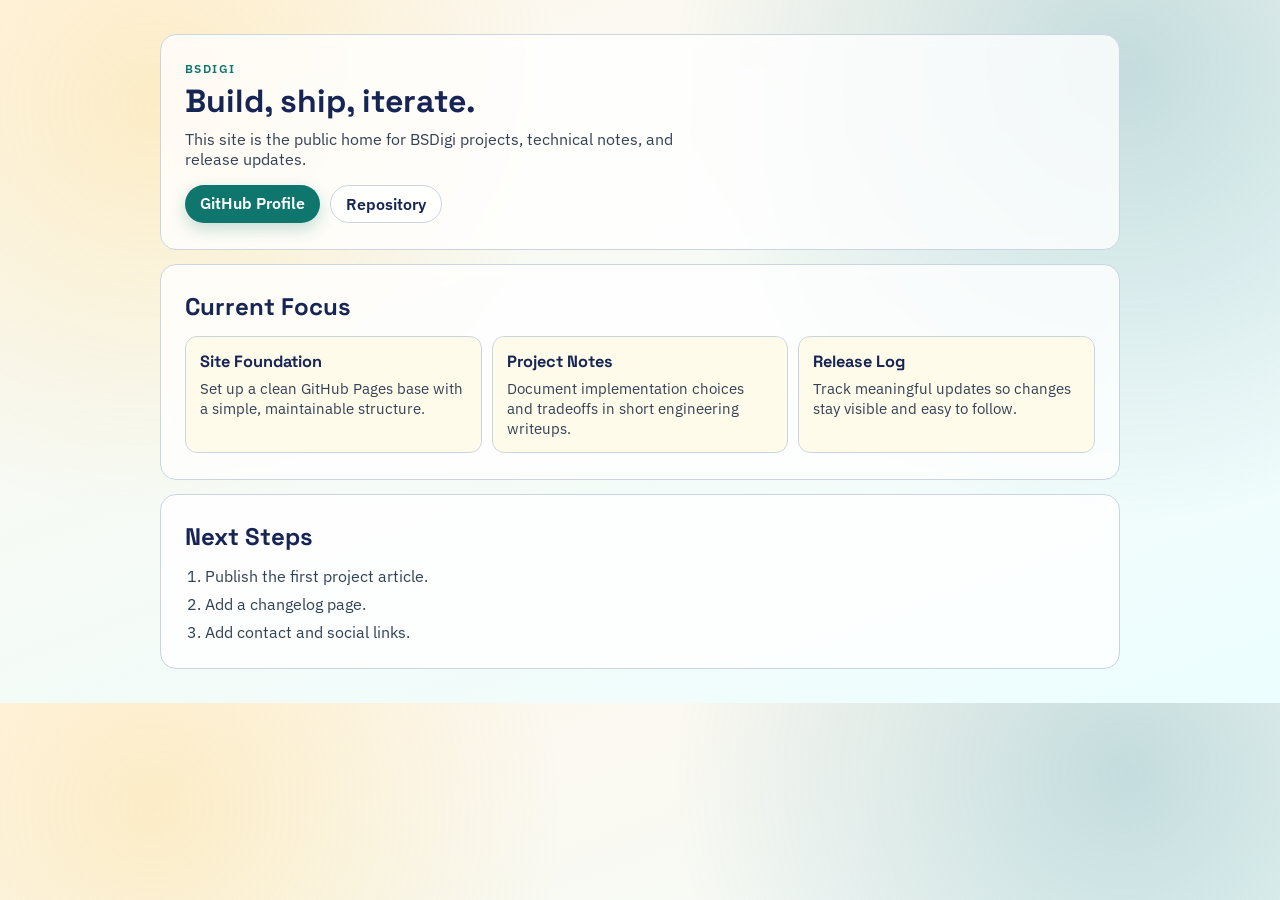
==== index.html @ 76d81c16 "Switch GitHub Pages site to plain static HTML" ====
<!doctype html>
<html lang="en">
  <head>
    <meta charset="utf-8">
    <meta name="viewport" content="width=device-width, initial-scale=1">
    <title>BSDigi</title>
    <meta name="description" content="Digital experiments, notes, and project updates.">
    <link rel="preconnect" href="https://fonts.googleapis.com">
    <link rel="preconnect" href="https://fonts.gstatic.com" crossorigin>
    <link
      href="https://fonts.googleapis.com/css2?family=IBM+Plex+Sans:wght@400;500;600&family=Space+Grotesk:wght@500;700&display=swap"
      rel="stylesheet"
    >
    <link rel="stylesheet" href="assets/css/style.css">
  </head>
  <body>
    <main class="page">
      <section class="panel hero">
        <p class="eyebrow">BSDigi</p>
        <h1>Build, ship, iterate.</h1>
        <p class="lead">
          This site is the public home for BSDigi projects, technical notes, and release updates.
        </p>
        <div class="actions">
          <a class="btn primary" href="https://github.com/bsdigis">GitHub Profile</a>
          <a class="btn secondary" href="https://github.com/bsdigis/bsdigi.github.io">Repository</a>
        </div>
      </section>

      <section class="panel">
        <h2>Current Focus</h2>
        <div class="grid">
          <article class="card">
            <h3>Site Foundation</h3>
            <p>Set up a clean GitHub Pages base with a simple, maintainable structure.</p>
          </article>
          <article class="card">
            <h3>Project Notes</h3>
            <p>Document implementation choices and tradeoffs in short engineering writeups.</p>
          </article>
          <article class="card">
            <h3>Release Log</h3>
            <p>Track meaningful updates so changes stay visible and easy to follow.</p>
          </article>
        </div>
      </section>

      <section class="panel">
        <h2>Next Steps</h2>
        <ol>
          <li>Publish the first project article.</li>
          <li>Add a changelog page.</li>
          <li>Add contact and social links.</li>
        </ol>
      </section>
    </main>
  </body>
</html>
---- assets/css/style.css ----
:root {
  --bg-top: #fff7ed;
  --bg-bottom: #ecfeff;
  --ink: #172554;
  --muted: #334155;
  --surface: #fffbeb;
  --line: #cbd5e1;
  --accent: #0f766e;
  --accent-ink: #ffffff;
}

* {
  box-sizing: border-box;
}

body {
  margin: 0;
  font-family: "IBM Plex Sans", Arial, sans-serif;
  color: var(--ink);
  background:
    radial-gradient(circle at 12% 15%, rgba(251, 191, 36, 0.2), transparent 32%),
    radial-gradient(circle at 88% 10%, rgba(14, 116, 144, 0.22), transparent 35%),
    linear-gradient(160deg, var(--bg-top), var(--bg-bottom));
}

.page {
  width: min(960px, 92vw);
  margin: 34px auto;
  display: grid;
  gap: 14px;
}

.panel {
  background: rgba(255, 255, 255, 0.78);
  border: 1px solid var(--line);
  border-radius: 16px;
  padding: 26px 24px;
  backdrop-filter: blur(6px);
}

h1, h2, h3 {
  font-family: "Space Grotesk", "IBM Plex Sans", Arial, sans-serif;
  color: var(--ink);
}

h1 {
  margin: 0 0 10px;
  line-height: 1.08;
  font-size: 2rem;
}

h2 {
  margin: 0 0 14px;
}

h3 {
  margin: 0 0 6px;
  font-size: 1.02rem;
}

p {
  margin: 0;
}

.eyebrow {
  margin: 0 0 8px;
  text-transform: uppercase;
  letter-spacing: 0.12em;
  font-size: 0.74rem;
  font-weight: 600;
  color: #0f766e;
}

.lead {
  margin: 0 0 16px;
  color: var(--muted);
  max-width: 54ch;
}

.actions {
  display: flex;
  gap: 10px;
  flex-wrap: wrap;
}

.btn {
  display: inline-block;
  border-radius: 999px;
  font-weight: 600;
  text-decoration: none;
  padding: 8px 15px;
  transition: transform 160ms ease, box-shadow 160ms ease;
}

.btn:hover {
  transform: translateY(-1px);
}

.btn.primary {
  background: var(--accent);
  color: var(--accent-ink);
  box-shadow: 0 6px 16px rgba(15, 118, 110, 0.24);
}

.btn.secondary {
  border: 1px solid var(--line);
  color: var(--ink);
  background: #ffffffcc;
}

.grid {
  display: grid;
  grid-template-columns: repeat(auto-fit, minmax(180px, 1fr));
  gap: 10px;
}

.card {
  border: 1px solid var(--line);
  border-radius: 12px;
  padding: 14px;
  background: var(--surface);
}

.card p {
  color: var(--muted);
  font-size: 0.95rem;
}

ol {
  margin: 0;
  padding-left: 20px;
  color: var(--muted);
}

li + li {
  margin-top: 8px;
}

@media (max-width: 720px) {
  .page {
    margin: 18px auto;
  }

  .panel {
    padding: 20px 16px;
  }

  h1 {
    font-size: 1.62rem;
  }
}
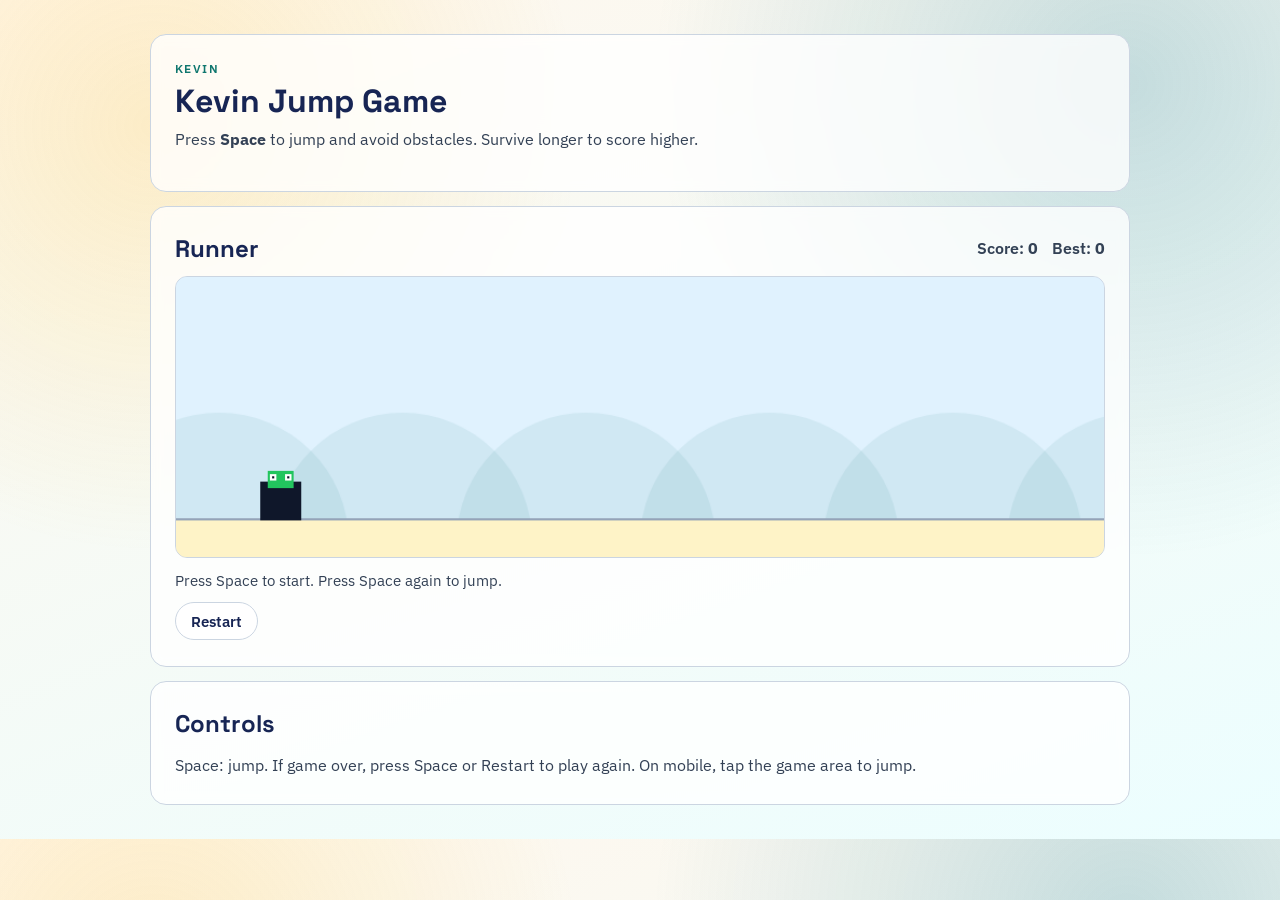
==== commit fd20578c: "Rename site to Kevin and add space-jump runner game" ====
--- a/index.html
+++ b/index.html
@@ -3,8 +3,8 @@
   <head>
     <meta charset="utf-8">
     <meta name="viewport" content="width=device-width, initial-scale=1">
-    <title>BSDigi</title>
-    <meta name="description" content="Digital experiments, notes, and project updates.">
+    <title>Kevin Jump Game</title>
+    <meta name="description" content="Kevin's mini browser game. Press Space to jump over obstacles.">
     <link rel="preconnect" href="https://fonts.googleapis.com">
     <link rel="preconnect" href="https://fonts.gstatic.com" crossorigin>
     <link
@@ -16,43 +16,36 @@
   <body>
     <main class="page">
       <section class="panel hero">
-        <p class="eyebrow">BSDigi</p>
-        <h1>Build, ship, iterate.</h1>
+        <p class="eyebrow">Kevin</p>
+        <h1>Kevin Jump Game</h1>
         <p class="lead">
-          This site is the public home for BSDigi projects, technical notes, and release updates.
+          Press <strong>Space</strong> to jump and avoid obstacles. Survive longer to score higher.
         </p>
+      </section>
+
+      <section class="panel game-panel">
+        <div class="game-header">
+          <h2>Runner</h2>
+          <div class="scoreboard">
+            <span>Score: <strong id="score">0</strong></span>
+            <span>Best: <strong id="best-score">0</strong></span>
+          </div>
+        </div>
+        <canvas id="game-canvas" width="860" height="260" aria-label="Kevin jump game area"></canvas>
+        <p id="game-message" class="game-message">Press Space to start. Press Space again to jump.</p>
         <div class="actions">
-          <a class="btn primary" href="https://github.com/bsdigis">GitHub Profile</a>
-          <a class="btn secondary" href="https://github.com/bsdigis/bsdigi.github.io">Repository</a>
+          <button id="restart-btn" class="btn secondary" type="button">Restart</button>
         </div>
       </section>
 
       <section class="panel">
-        <h2>Current Focus</h2>
-        <div class="grid">
-          <article class="card">
-            <h3>Site Foundation</h3>
-            <p>Set up a clean GitHub Pages base with a simple, maintainable structure.</p>
-          </article>
-          <article class="card">
-            <h3>Project Notes</h3>
-            <p>Document implementation choices and tradeoffs in short engineering writeups.</p>
-          </article>
-          <article class="card">
-            <h3>Release Log</h3>
-            <p>Track meaningful updates so changes stay visible and easy to follow.</p>
-          </article>
-        </div>
-      </section>
-
-      <section class="panel">
-        <h2>Next Steps</h2>
-        <ol>
-          <li>Publish the first project article.</li>
-          <li>Add a changelog page.</li>
-          <li>Add contact and social links.</li>
-        </ol>
+        <h2>Controls</h2>
+        <p class="control-hint">
+          Space: jump. If game over, press Space or Restart to play again.
+          On mobile, tap the game area to jump.
+        </p>
       </section>
     </main>
+    <script src="assets/js/game.js"></script>
   </body>
 </html>
--- a/assets/css/style.css
+++ b/assets/css/style.css
@@ -24,7 +24,7 @@
 }
 
 .page {
-  width: min(960px, 92vw);
+  width: min(980px, 92vw);
   margin: 34px auto;
   display: grid;
   gap: 14px;
@@ -51,11 +51,6 @@
 
 h2 {
   margin: 0 0 14px;
-}
-
-h3 {
-  margin: 0 0 6px;
-  font-size: 1.02rem;
 }
 
 p {
@@ -74,7 +69,7 @@
 .lead {
   margin: 0 0 16px;
   color: var(--muted);
-  max-width: 54ch;
+  max-width: 62ch;
 }
 
 .actions {
@@ -88,8 +83,12 @@
   border-radius: 999px;
   font-weight: 600;
   text-decoration: none;
+  border: 0;
+  cursor: pointer;
   padding: 8px 15px;
   transition: transform 160ms ease, box-shadow 160ms ease;
+  font-family: "IBM Plex Sans", Arial, sans-serif;
+  font-size: 0.95rem;
 }
 
 .btn:hover {
@@ -108,6 +107,54 @@
   background: #ffffffcc;
 }
 
+.game-panel {
+  display: grid;
+  gap: 12px;
+}
+
+.game-header {
+  display: flex;
+  align-items: center;
+  justify-content: space-between;
+  gap: 10px;
+  flex-wrap: wrap;
+}
+
+.game-header h2 {
+  margin-bottom: 0;
+}
+
+.scoreboard {
+  display: flex;
+  gap: 14px;
+  color: var(--muted);
+  font-weight: 600;
+}
+
+#game-canvas {
+  width: 100%;
+  height: auto;
+  display: block;
+  border: 1px solid var(--line);
+  border-radius: 12px;
+  background: linear-gradient(180deg, #dbeafe 0%, #ecfeff 65%, #fef3c7 100%);
+  touch-action: manipulation;
+}
+
+.game-message {
+  color: var(--muted);
+  font-size: 0.95rem;
+}
+
+.control-hint {
+  color: var(--muted);
+  line-height: 1.55;
+}
+
+.hidden {
+  display: none;
+}
+
 .grid {
   display: grid;
   grid-template-columns: repeat(auto-fit, minmax(180px, 1fr));
@@ -148,4 +195,9 @@
   h1 {
     font-size: 1.62rem;
   }
-}
+
+  .scoreboard {
+    width: 100%;
+    justify-content: space-between;
+  }
+}
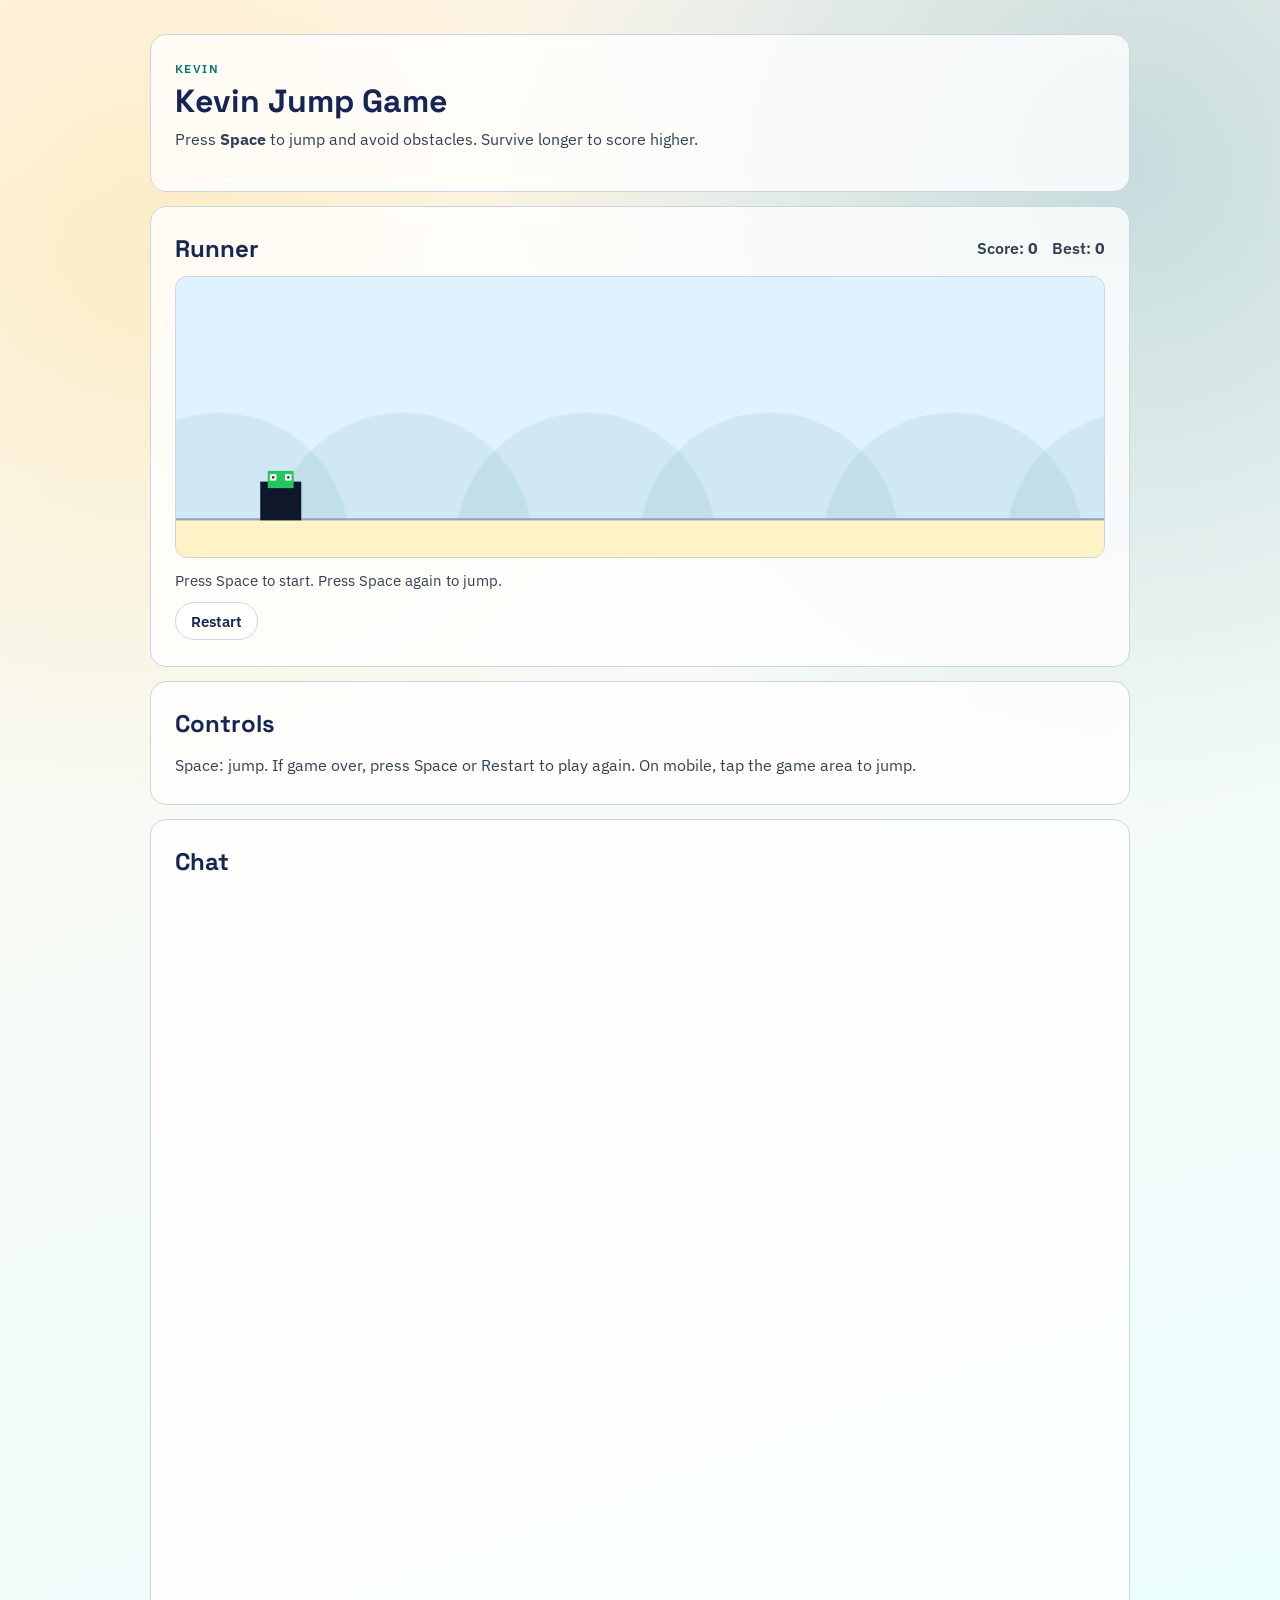
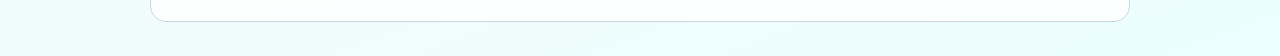
==== commit 7bf798fe: "Add chatbot iframe section to main page" ====
--- a/index.html
+++ b/index.html
@@ -45,6 +45,16 @@
           On mobile, tap the game area to jump.
         </p>
       </section>
+
+      <section class="panel">
+        <h2>Chat</h2>
+        <iframe
+          src="https://udify.app/chatbot/7CGqH7T8PcWYljA3"
+          style="width: 100%; height: 100%; min-height: 700px"
+          frameborder="0"
+          allow="microphone">
+        </iframe>
+      </section>
     </main>
     <script src="assets/js/game.js"></script>
   </body>
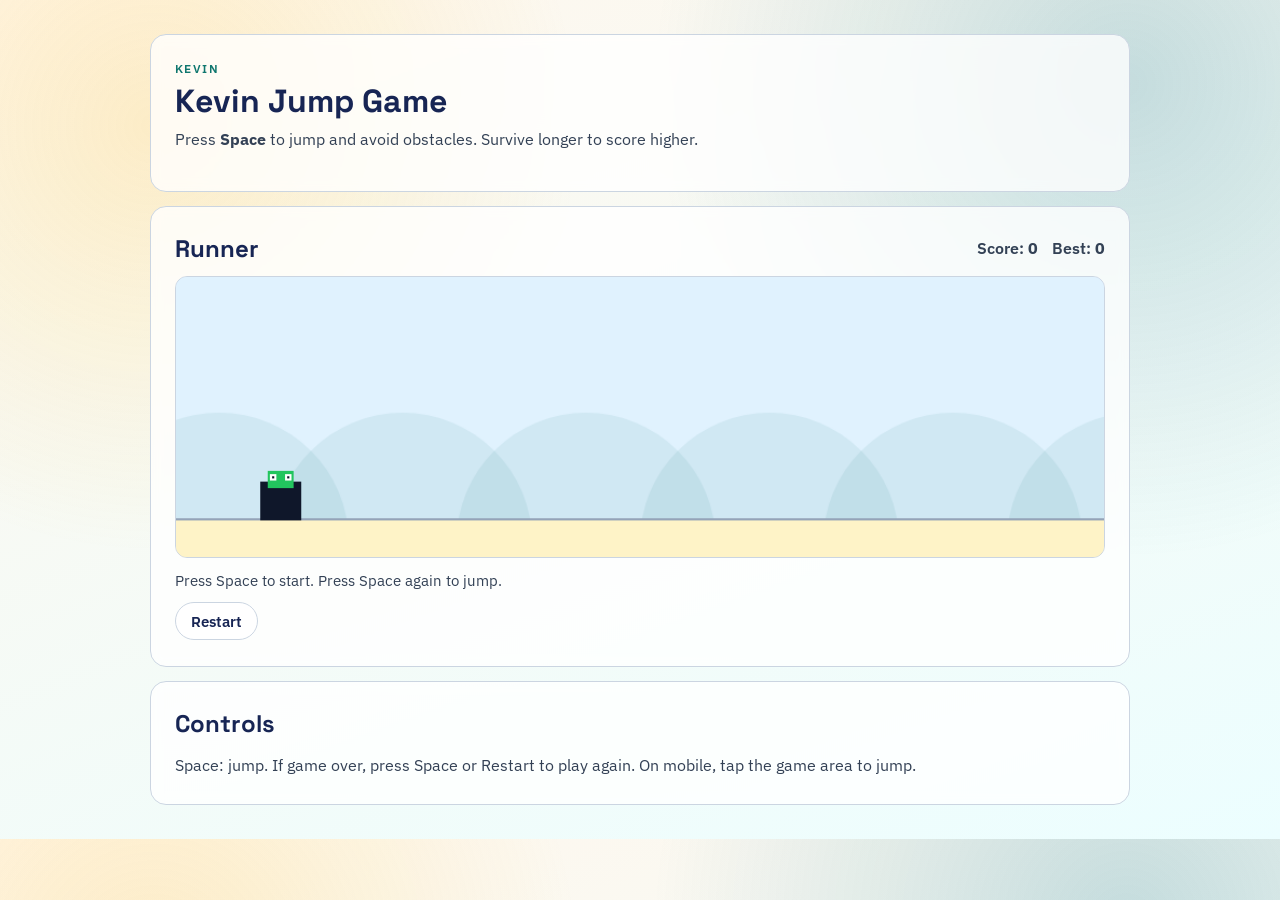
==== commit 626d5b61: "Replace iframe with floating chatbot bubble button" ====
--- a/index.html
+++ b/index.html
@@ -46,16 +46,11 @@
         </p>
       </section>
 
-      <section class="panel">
-        <h2>Chat</h2>
-        <iframe
-          src="https://udify.app/chatbot/7CGqH7T8PcWYljA3"
-          style="width: 100%; height: 100%; min-height: 700px"
-          frameborder="0"
-          allow="microphone">
-        </iframe>
-      </section>
     </main>
     <script src="assets/js/game.js"></script>
+    <script>
+      window.difyChatbotConfig = { token: '7CGqH7T8PcWYljA3', baseUrl: 'https://udify.app' }
+    </script>
+    <script src="https://udify.app/embed.min.js" id="7CGqH7T8PcWYljA3" defer></script>
   </body>
 </html>
